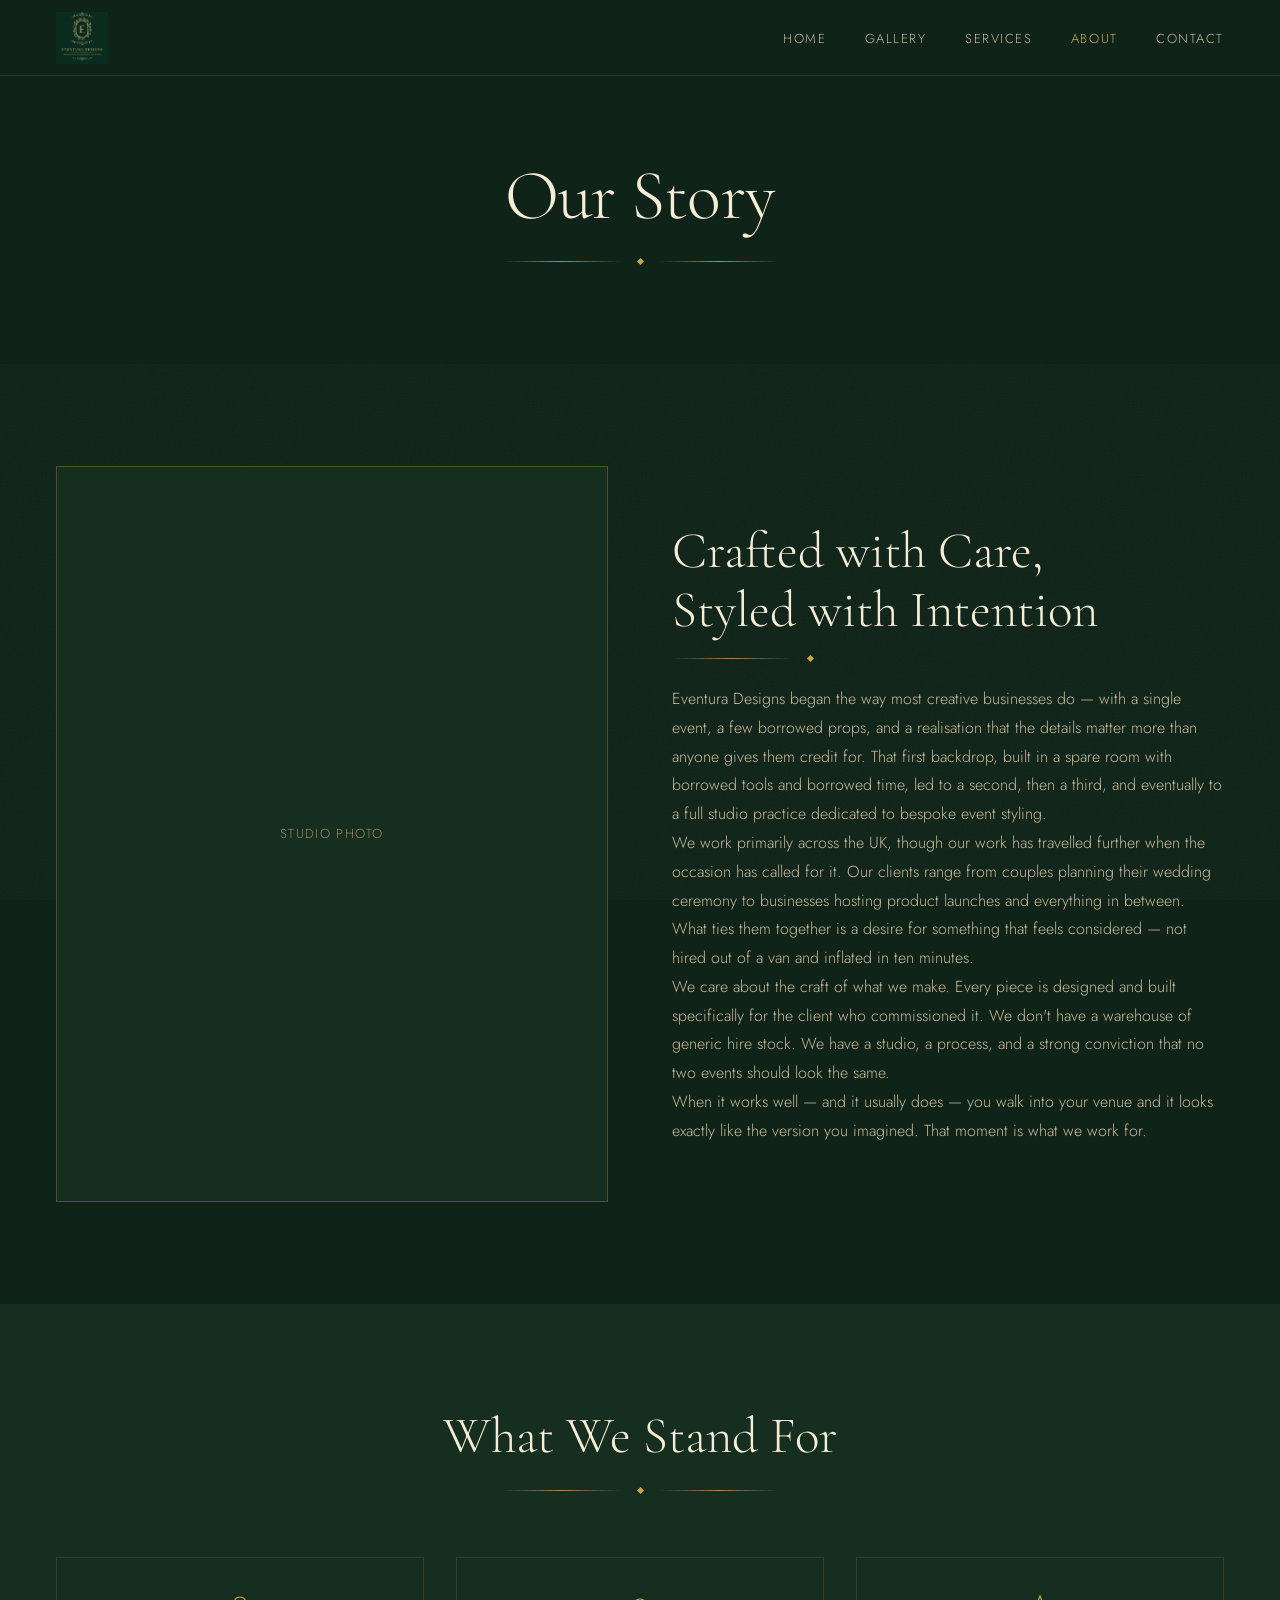
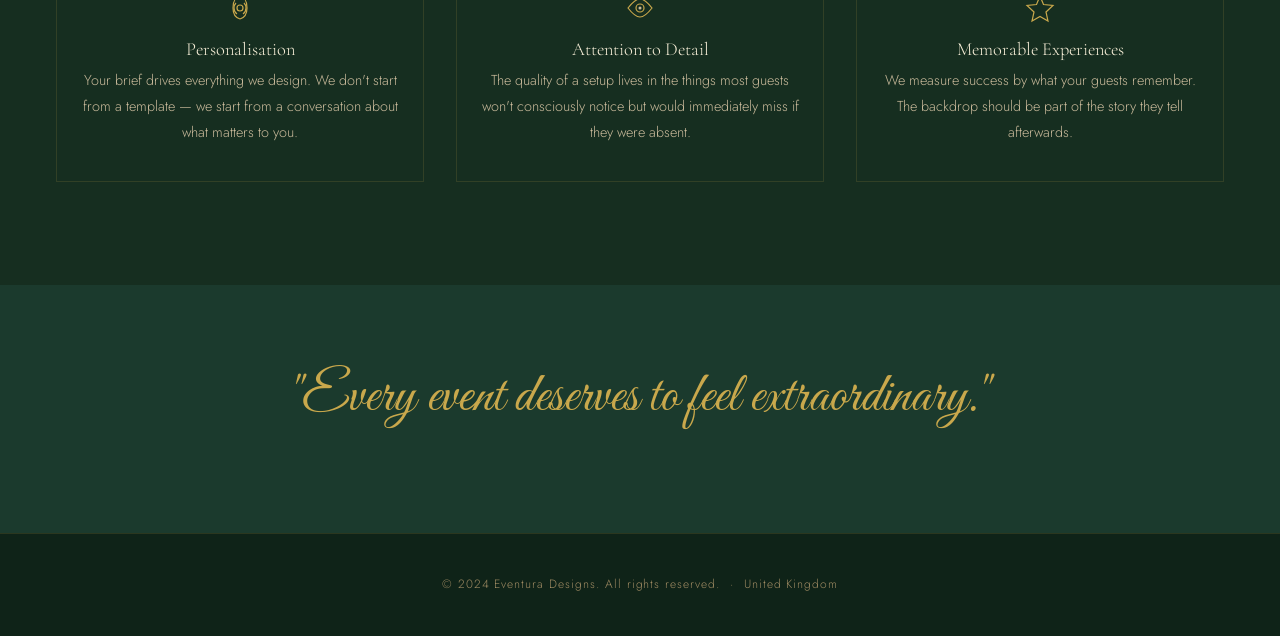
==== about.html @ e711f4c0 "Initial build: complete Eventura Designs static website Five-page pure HTML/CSS/JS site — Home, Gall" ====
<!DOCTYPE html>
<html lang="en-GB">
<head>
  <meta charset="UTF-8" />
  <meta name="viewport" content="width=device-width, initial-scale=1.0" />
  <title>About — Eventura Designs</title>
  <meta name="description" content="Learn the story behind Eventura Designs — a UK-based event styling studio built on personalisation, craft, and a genuine love for beautiful occasions." />
  <link href="https://fonts.googleapis.com/css2?family=Cormorant+Garamond:ital,wght@0,300;0,400;0,600;1,300;1,400&family=Great+Vibes&family=Jost:wght@300;400&display=swap" rel="stylesheet">
  <link rel="stylesheet" href="assets/style.css" />
</head>
<body>

  <!-- ── Navigation ── -->
  <nav class="nav" role="navigation" aria-label="Main navigation">
    <div class="nav__inner">
      <a class="nav__logo" href="index.html" aria-label="Eventura Designs — Home">
        <img src="assets/logo.jpg" alt="Eventura Designs" />
      </a>
      <ul class="nav__links">
        <li><a href="index.html">Home</a></li>
        <li><a href="gallery.html">Gallery</a></li>
        <li><a href="services.html">Services</a></li>
        <li><a href="about.html">About</a></li>
        <li><a href="contact.html">Contact</a></li>
      </ul>
      <button class="nav__burger" aria-label="Open menu" aria-expanded="false">
        <span></span><span></span><span></span>
      </button>
    </div>
  </nav>

  <!-- Mobile nav -->
  <nav class="nav__mobile" aria-label="Mobile navigation">
    <a href="index.html">Home</a>
    <a href="gallery.html">Gallery</a>
    <a href="services.html">Services</a>
    <a href="about.html">About</a>
    <a href="contact.html">Contact</a>
  </nav>

  <!-- ── Page Hero ── -->
  <header class="page-hero">
    <div class="reveal">
      <h1>Our Story</h1>
      <div class="ornament">
        <span class="ornament-line"></span>
        <span class="ornament-diamond"></span>
        <span class="ornament-line"></span>
      </div>
    </div>
  </header>

  <!-- ── Main Story Section ── -->
  <section class="section">
    <div class="container">
      <div class="two-col reveal">
        <div class="img-placeholder img-placeholder--tall">Studio Photo</div>
        <div>
          <h2>Crafted with Care,<br>Styled with Intention</h2>
          <div class="ornament" style="justify-content: flex-start; margin: 1rem 0 1.5rem;">
            <span class="ornament-line"></span>
            <span class="ornament-diamond"></span>
          </div>
          <p>Eventura Designs began the way most creative businesses do — with a single event, a few borrowed props, and a realisation that the details matter more than anyone gives them credit for. That first backdrop, built in a spare room with borrowed tools and borrowed time, led to a second, then a third, and eventually to a full studio practice dedicated to bespoke event styling.</p>
          <p>We work primarily across the UK, though our work has travelled further when the occasion has called for it. Our clients range from couples planning their wedding ceremony to businesses hosting product launches and everything in between. What ties them together is a desire for something that feels considered — not hired out of a van and inflated in ten minutes.</p>
          <p>We care about the craft of what we make. Every piece is designed and built specifically for the client who commissioned it. We don't have a warehouse of generic hire stock. We have a studio, a process, and a strong conviction that no two events should look the same.</p>
          <p>When it works well — and it usually does — you walk into your venue and it looks exactly like the version you imagined. That moment is what we work for.</p>
        </div>
      </div>
    </div>
  </section>

  <!-- ── Values ── -->
  <section class="section section--surface">
    <div class="container">
      <div class="section-header reveal">
        <h2>What We Stand For</h2>
        <div class="ornament">
          <span class="ornament-line"></span>
          <span class="ornament-diamond"></span>
          <span class="ornament-line"></span>
        </div>
      </div>
      <div class="values-grid">

        <div class="value-card reveal reveal-delay-1">
          <div class="value-card__icon">
            <!-- Fingerprint / personalisation icon -->
            <svg viewBox="0 0 30 30" aria-hidden="true">
              <circle cx="15" cy="15" r="3"/>
              <path d="M15 4 Q22 4 22 15 Q22 24 15 26"/>
              <path d="M15 4 Q8 4 8 15 Q8 24 15 26"/>
              <path d="M11 10 Q9 12 9 15 Q9 19 12 21"/>
              <path d="M19 10 Q21 12 21 15 Q21 19 18 21"/>
            </svg>
          </div>
          <h3>Personalisation</h3>
          <p>Your brief drives everything we design. We don't start from a template — we start from a conversation about what matters to you.</p>
        </div>

        <div class="value-card reveal reveal-delay-2">
          <div class="value-card__icon">
            <!-- Eye / detail icon -->
            <svg viewBox="0 0 30 30" aria-hidden="true">
              <path d="M3 15 Q10 6 15 6 Q20 6 27 15 Q20 24 15 24 Q10 24 3 15Z"/>
              <circle cx="15" cy="15" r="4"/>
              <circle cx="15" cy="15" r="1.5" fill="currentColor" stroke="none"/>
            </svg>
          </div>
          <h3>Attention to Detail</h3>
          <p>The quality of a setup lives in the things most guests won't consciously notice but would immediately miss if they were absent.</p>
        </div>

        <div class="value-card reveal reveal-delay-3">
          <div class="value-card__icon">
            <!-- Star / memory icon -->
            <svg viewBox="0 0 30 30" aria-hidden="true">
              <polygon points="15,3 18.5,11.5 28,12.5 21,19 23,28 15,23.5 7,28 9,19 2,12.5 11.5,11.5"/>
            </svg>
          </div>
          <h3>Memorable Experiences</h3>
          <p>We measure success by what your guests remember. The backdrop should be part of the story they tell afterwards.</p>
        </div>

      </div>
    </div>
  </section>

  <!-- ── Pull Quote ── -->
  <section class="pull-quote reveal">
    <span class="accent-script">"Every event deserves to feel extraordinary."</span>
  </section>

  <!-- ── Footer ── -->
  <footer class="footer">
    <p>&copy; 2024 Eventura Designs. All rights reserved. &nbsp;&middot;&nbsp; United Kingdom</p>
  </footer>

  <script src="assets/main.js"></script>
</body>
</html>
---- assets/style.css ----
/* ============================================================
   EVENTURA DESIGNS — SHARED STYLESHEET
   ============================================================ */

/* ── Google Fonts ── */
@import url('https://fonts.googleapis.com/css2?family=Cormorant+Garamond:ital,wght@0,300;0,400;0,600;1,300;1,400&family=Great+Vibes&family=Jost:wght@300;400&display=swap');

/* ── Custom Properties ── */
:root {
  --green-deep:    #0F2318;
  --green-mid:     #1B3A2D;
  --green-surface: #162E20;
  --gold:          #C9A84C;
  --gold-light:    #E2BC6D;
  --gold-muted:    #9E8A62;
  --cream:         #F5EDD6;
  --cream-muted:   #C8B99A;

  --nav-height: 76px;

  --font-display: 'Cormorant Garamond', Georgia, serif;
  --font-body:    'Jost', system-ui, sans-serif;
  --font-accent:  'Great Vibes', cursive;
}

/* ── Reset & Base ── */
*, *::before, *::after {
  box-sizing: border-box;
  margin: 0;
  padding: 0;
}

html {
  scroll-behavior: smooth;
  font-size: 16px;
}

body {
  background-color: var(--green-deep);
  color: var(--cream-muted);
  font-family: var(--font-body);
  font-weight: 300;
  line-height: 1.7;
  min-height: 100vh;
  position: relative;
  overflow-x: hidden;
}

/* ── Grain Texture Overlay ── */
body::before {
  content: '';
  position: fixed;
  inset: 0;
  pointer-events: none;
  z-index: 0;
  opacity: 0.045;
  background-image: url("data:image/svg+xml,%3Csvg xmlns='http://www.w3.org/2000/svg' width='300' height='300'%3E%3Cfilter id='noise'%3E%3CfeTurbulence type='fractalNoise' baseFrequency='0.75' numOctaves='4' stitchTiles='stitch'/%3E%3C/filter%3E%3Crect width='300' height='300' filter='url(%23noise)' opacity='1'/%3E%3C/svg%3E");
  background-size: 300px 300px;
}

/* Everything above the texture */
body > * {
  position: relative;
  z-index: 1;
}

img {
  display: block;
  max-width: 100%;
}

a {
  color: inherit;
  text-decoration: none;
}

ul {
  list-style: none;
}

/* ============================================================
   TYPOGRAPHY
   ============================================================ */

h1, h2, h3 {
  font-family: var(--font-display);
  font-weight: 300;
  color: var(--cream);
  line-height: 1.15;
}

h1 { font-size: clamp(3rem, 7vw, 6rem); letter-spacing: -0.01em; }
h2 { font-size: clamp(2rem, 4vw, 3.2rem); }
h3 { font-size: clamp(1.3rem, 2.5vw, 1.8rem); }

p {
  font-family: var(--font-body);
  font-weight: 300;
  color: var(--cream-muted);
  font-size: 1rem;
  line-height: 1.8;
}

.accent-script {
  font-family: var(--font-accent);
  font-size: clamp(1.6rem, 3vw, 2.4rem);
  color: var(--gold);
  display: block;
  font-weight: 400;
  line-height: 1;
  margin-bottom: 0.4em;
}

/* ============================================================
   NAVIGATION
   ============================================================ */

.nav {
  position: fixed;
  top: 0;
  left: 0;
  right: 0;
  z-index: 1000;
  height: var(--nav-height);
  background: var(--green-deep);
  border-bottom: 1px solid rgba(201, 168, 76, 0.18);
  display: flex;
  align-items: center;
  padding: 0 clamp(1.25rem, 5vw, 3.5rem);
}

.nav__inner {
  width: 100%;
  display: flex;
  align-items: center;
  justify-content: space-between;
}

.nav__logo {
  display: flex;
  align-items: center;
}

.nav__logo img {
  height: 52px;
  width: auto;
  display: block;
}

.nav__links {
  display: flex;
  align-items: center;
  gap: 2.4rem;
}

.nav__links a {
  font-family: var(--font-body);
  font-weight: 300;
  font-size: 13px;
  letter-spacing: 0.12em;
  text-transform: uppercase;
  color: var(--cream-muted);
  transition: color 0.3s ease;
}

.nav__links a:hover,
.nav__links a.active {
  color: var(--gold);
}

/* Hamburger */
.nav__burger {
  display: none;
  flex-direction: column;
  gap: 5px;
  cursor: pointer;
  padding: 6px;
  background: none;
  border: none;
}

.nav__burger span {
  display: block;
  width: 24px;
  height: 1.5px;
  background: var(--cream);
  transition: all 0.3s ease;
  transform-origin: center;
}

.nav__burger.open span:nth-child(1) {
  transform: translateY(6.5px) rotate(45deg);
}
.nav__burger.open span:nth-child(2) {
  opacity: 0;
}
.nav__burger.open span:nth-child(3) {
  transform: translateY(-6.5px) rotate(-45deg);
}

/* Mobile dropdown */
.nav__mobile {
  display: none;
  position: fixed;
  top: var(--nav-height);
  left: 0;
  right: 0;
  background: var(--green-deep);
  border-bottom: 1px solid rgba(201, 168, 76, 0.18);
  padding: 1.5rem clamp(1.25rem, 5vw, 3.5rem);
  flex-direction: column;
  gap: 1.4rem;
  z-index: 999;
}

.nav__mobile.open {
  display: flex;
}

.nav__mobile a {
  font-family: var(--font-body);
  font-weight: 300;
  font-size: 14px;
  letter-spacing: 0.12em;
  text-transform: uppercase;
  color: var(--cream-muted);
  transition: color 0.3s ease;
  padding: 0.3rem 0;
}

.nav__mobile a:hover,
.nav__mobile a.active {
  color: var(--gold);
}

/* ============================================================
   GOLD ORNAMENT DIVIDERS
   ============================================================ */

.ornament {
  display: flex;
  align-items: center;
  justify-content: center;
  gap: 1rem;
  margin: 1.4rem auto;
  width: fit-content;
}

.ornament-line {
  display: block;
  width: clamp(60px, 10vw, 120px);
  height: 1px;
  background: linear-gradient(90deg, transparent, var(--gold-muted), transparent);
}

.ornament-diamond {
  width: 5px;
  height: 5px;
  background: var(--gold);
  transform: rotate(45deg);
  flex-shrink: 0;
}

.ornament-full {
  display: block;
  width: 100%;
  height: 1px;
  background: linear-gradient(90deg, transparent, var(--gold-muted) 30%, var(--gold-muted) 70%, transparent);
  margin: 2.5rem 0;
}

/* ============================================================
   BUTTONS
   ============================================================ */

.btn {
  display: inline-block;
  font-family: var(--font-body);
  font-weight: 300;
  font-size: 13px;
  letter-spacing: 0.14em;
  text-transform: uppercase;
  padding: 0.9em 2.4em;
  border: 1px solid var(--gold);
  color: var(--gold);
  background: transparent;
  cursor: pointer;
  transition: background 0.3s ease, color 0.3s ease;
  text-decoration: none;
}

.btn:hover {
  background: var(--gold);
  color: var(--green-deep);
}

.btn--solid {
  background: var(--gold);
  color: var(--green-deep);
}

.btn--solid:hover {
  background: var(--gold-light);
}

/* ============================================================
   SECTIONS & LAYOUT UTILITIES
   ============================================================ */

.section {
  padding: clamp(4rem, 8vw, 7rem) clamp(1.25rem, 5vw, 3.5rem);
}

.section--surface {
  background: var(--green-surface);
}

.section--mid {
  background: var(--green-mid);
}

.container {
  max-width: 1180px;
  margin: 0 auto;
  width: 100%;
}

.section-header {
  text-align: center;
  margin-bottom: clamp(2.5rem, 5vw, 4rem);
}

.section-header h2 {
  margin-bottom: 0.2em;
}

.two-col {
  display: grid;
  grid-template-columns: 1fr 1fr;
  gap: clamp(2rem, 5vw, 5rem);
  align-items: center;
}

/* ============================================================
   PLACEHOLDER IMAGE BLOCKS
   ============================================================ */

.img-placeholder {
  width: 100%;
  aspect-ratio: 4 / 3;
  background: var(--green-surface);
  border: 1px solid rgba(201, 168, 76, 0.3);
  display: flex;
  align-items: center;
  justify-content: center;
  color: var(--gold-muted);
  font-family: var(--font-body);
  font-size: 13px;
  letter-spacing: 0.1em;
  text-transform: uppercase;
}

.img-placeholder--tall {
  aspect-ratio: 3 / 4;
}

/* ============================================================
   SCROLL ANIMATIONS
   ============================================================ */

.reveal {
  opacity: 0;
  transform: translateY(28px);
  transition: opacity 0.6s ease, transform 0.6s ease;
}

.reveal.visible {
  opacity: 1;
  transform: translateY(0);
}

.reveal-delay-1 { transition-delay: 0.1s; }
.reveal-delay-2 { transition-delay: 0.2s; }
.reveal-delay-3 { transition-delay: 0.3s; }

/* ============================================================
   FOOTER
   ============================================================ */

.footer {
  background: var(--green-deep);
  border-top: 1px solid rgba(201, 168, 76, 0.15);
  padding: 2.5rem clamp(1.25rem, 5vw, 3.5rem);
  text-align: center;
}

.footer p {
  font-size: 12px;
  letter-spacing: 0.08em;
  color: var(--gold-muted);
}

/* ============================================================
   PAGE HERO HEADER (inner pages)
   ============================================================ */

.page-hero {
  padding-top: calc(var(--nav-height) + clamp(3rem, 7vw, 5rem));
  padding-bottom: clamp(3rem, 6vw, 5rem);
  padding-left: clamp(1.25rem, 5vw, 3.5rem);
  padding-right: clamp(1.25rem, 5vw, 3.5rem);
  text-align: center;
  background: var(--green-deep);
}

.page-hero h1 {
  font-size: clamp(2.4rem, 5.5vw, 4.5rem);
  color: var(--cream);
  margin-bottom: 0.3em;
}

.page-hero .intro-line {
  max-width: 580px;
  margin: 0.8rem auto 0;
  font-size: 1rem;
  color: var(--cream-muted);
}

/* ============================================================
   HOME — HERO
   ============================================================ */

.hero {
  min-height: 100vh;
  display: flex;
  align-items: center;
  justify-content: center;
  text-align: center;
  padding: var(--nav-height) clamp(1.25rem, 5vw, 3.5rem) 0;
  background:
    radial-gradient(ellipse at 20% 80%, rgba(15, 35, 24, 0.9) 0%, transparent 60%),
    radial-gradient(ellipse at 80% 20%, rgba(15, 35, 24, 0.85) 0%, transparent 55%),
    linear-gradient(160deg, var(--green-deep) 0%, var(--green-mid) 50%, var(--green-deep) 100%);
  position: relative;
}

.hero::after {
  content: '';
  position: absolute;
  inset: 0;
  background: radial-gradient(ellipse at 50% 50%, transparent 35%, rgba(10, 20, 15, 0.55) 100%);
  pointer-events: none;
}

.hero__content {
  position: relative;
  z-index: 1;
  max-width: 820px;
}

.hero__title {
  font-size: clamp(3.5rem, 8vw, 6.5rem);
  font-weight: 300;
  color: var(--cream);
  letter-spacing: 0.02em;
  margin-bottom: 0.3em;
}

.hero__tagline {
  font-family: var(--font-body);
  font-weight: 300;
  font-size: clamp(0.95rem, 1.8vw, 1.15rem);
  color: var(--cream-muted);
  letter-spacing: 0.06em;
  margin-bottom: 2.5rem;
}

/* ============================================================
   HOME — INTRO SECTION
   ============================================================ */

.intro-section .intro-text p + p {
  margin-top: 1.2rem;
}

.intro-section .intro-link {
  display: inline-block;
  margin-top: 1.8rem;
  font-size: 13px;
  letter-spacing: 0.1em;
  text-transform: uppercase;
  color: var(--gold);
  border-bottom: 1px solid rgba(201, 168, 76, 0.35);
  padding-bottom: 2px;
  transition: border-color 0.3s ease, color 0.3s ease;
}

.intro-section .intro-link:hover {
  color: var(--gold-light);
  border-color: var(--gold);
}

/* ============================================================
   HOME — SERVICES TEASER
   ============================================================ */

.services-teaser__grid {
  display: grid;
  grid-template-columns: repeat(3, 1fr);
  gap: 2.5rem;
  margin-bottom: 3rem;
}

.service-card {
  text-align: center;
  padding: 2.5rem 1.5rem;
  border: 1px solid rgba(201, 168, 76, 0.15);
  background: var(--green-surface);
  transition: border-color 0.3s ease, transform 0.3s ease;
}

.service-card:hover {
  border-color: rgba(201, 168, 76, 0.45);
  transform: translateY(-4px);
}

.service-card__icon {
  display: flex;
  justify-content: center;
  margin-bottom: 1.2rem;
}

.service-card__icon svg {
  width: 36px;
  height: 36px;
  stroke: var(--gold);
  fill: none;
  stroke-width: 1.2;
}

.service-card h3 {
  font-size: 1.3rem;
  color: var(--cream);
  margin-bottom: 0.5rem;
}

.service-card p {
  font-size: 0.9rem;
  color: var(--cream-muted);
}

.services-teaser__cta {
  text-align: center;
}

/* ============================================================
   HOME — INSTAGRAM CTA
   ============================================================ */

.insta-cta {
  text-align: center;
  padding: clamp(4rem, 8vw, 7rem) clamp(1.25rem, 5vw, 3.5rem);
  background: var(--green-mid);
  border-top: 1px solid rgba(201, 168, 76, 0.12);
  border-bottom: 1px solid rgba(201, 168, 76, 0.12);
}

.insta-cta .accent-script {
  font-size: clamp(2.2rem, 4vw, 3.2rem);
  margin-bottom: 0.6rem;
}

.insta-cta .handle {
  font-family: var(--font-body);
  font-weight: 300;
  font-size: 1rem;
  letter-spacing: 0.1em;
  color: var(--cream-muted);
  margin-bottom: 2rem;
}

/* ============================================================
   GALLERY
   ============================================================ */

.gallery-grid {
  display: grid;
  grid-template-columns: repeat(3, 1fr);
  gap: 1.4rem;
  margin-bottom: 3.5rem;
}

.gallery-tile {
  position: relative;
  overflow: hidden;
  cursor: pointer;
  border: 1px solid rgba(201, 168, 76, 0.2);
}

.gallery-tile .tile-inner {
  width: 100%;
  aspect-ratio: 4 / 3;
  background: var(--green-surface);
  display: flex;
  align-items: center;
  justify-content: center;
  transition: transform 0.5s ease;
}

.gallery-tile:hover .tile-inner {
  transform: scale(1.03);
}

.gallery-tile__overlay {
  position: absolute;
  inset: 0;
  background: rgba(201, 168, 76, 0.13);
  display: flex;
  align-items: flex-end;
  padding: 1.2rem;
  opacity: 0;
  transition: opacity 0.35s ease;
}

.gallery-tile:hover .gallery-tile__overlay {
  opacity: 1;
}

.gallery-tile__label {
  font-family: var(--font-body);
  font-size: 11px;
  letter-spacing: 0.12em;
  text-transform: uppercase;
  color: var(--cream);
  background: rgba(15, 35, 24, 0.85);
  padding: 0.4em 0.8em;
  backdrop-filter: blur(4px);
}

.gallery-tile .tile-default-label {
  font-family: var(--font-body);
  font-size: 11px;
  letter-spacing: 0.1em;
  text-transform: uppercase;
  color: var(--gold-muted);
}

.gallery-cta {
  text-align: center;
}

/* ============================================================
   SERVICES PAGE
   ============================================================ */

.service-listing {
  padding: 2.5rem 0;
}

.service-listing h3 {
  color: var(--cream);
  margin-bottom: 0.8rem;
  font-size: clamp(1.3rem, 2.2vw, 1.7rem);
  font-weight: 400;
}

.service-listing p {
  max-width: 680px;
}

.how-it-works {
  display: grid;
  grid-template-columns: repeat(3, 1fr);
  gap: 2rem;
  margin-top: 2rem;
}

.step {
  text-align: center;
  padding: 2rem 1.5rem;
}

.step__number {
  font-family: var(--font-display);
  font-size: 5rem;
  font-weight: 300;
  color: var(--gold);
  opacity: 0.5;
  line-height: 1;
  margin-bottom: 0.5rem;
}

.step h3 {
  color: var(--cream);
  font-size: 1.2rem;
  margin-bottom: 0.5rem;
}

.step p {
  font-size: 0.9rem;
}

/* ============================================================
   ABOUT PAGE
   ============================================================ */

.values-grid {
  display: grid;
  grid-template-columns: repeat(3, 1fr);
  gap: 2rem;
  margin-top: 2rem;
}

.value-card {
  text-align: center;
  padding: 2.2rem 1.5rem;
  border: 1px solid rgba(201, 168, 76, 0.15);
}

.value-card__icon {
  display: flex;
  justify-content: center;
  margin-bottom: 1rem;
}

.value-card__icon svg {
  width: 30px;
  height: 30px;
  stroke: var(--gold);
  fill: none;
  stroke-width: 1.2;
}

.value-card h3 {
  font-size: 1.15rem;
  color: var(--cream);
  margin-bottom: 0.5rem;
}

.value-card p {
  font-size: 0.9rem;
}

.pull-quote {
  text-align: center;
  padding: clamp(3rem, 6vw, 5rem) clamp(1.25rem, 5vw, 3.5rem);
  background: var(--green-mid);
}

.pull-quote .accent-script {
  font-size: clamp(2.2rem, 4.5vw, 3.5rem);
  line-height: 1.3;
}

/* ============================================================
   CONTACT PAGE
   ============================================================ */

.contact-grid {
  display: grid;
  grid-template-columns: 1fr 1fr;
  gap: clamp(2rem, 5vw, 5rem);
  align-items: start;
}

.enquiry-form {
  display: flex;
  flex-direction: column;
  gap: 1.2rem;
}

.form-group {
  display: flex;
  flex-direction: column;
  gap: 0.4rem;
}

.form-group label {
  font-family: var(--font-body);
  font-size: 11px;
  letter-spacing: 0.12em;
  text-transform: uppercase;
  color: var(--gold-muted);
}

.form-group input,
.form-group select,
.form-group textarea {
  background: var(--green-surface);
  border: 1px solid rgba(201, 168, 76, 0.28);
  color: var(--cream);
  font-family: var(--font-body);
  font-weight: 300;
  font-size: 0.95rem;
  padding: 0.75em 1em;
  outline: none;
  transition: border-color 0.3s ease, box-shadow 0.3s ease;
  width: 100%;
  -webkit-appearance: none;
  appearance: none;
}

.form-group select {
  background-image: url("data:image/svg+xml,%3Csvg xmlns='http://www.w3.org/2000/svg' viewBox='0 0 12 8'%3E%3Cpath d='M1 1l5 5 5-5' stroke='%239E8A62' stroke-width='1.2' fill='none' stroke-linecap='round'/%3E%3C/svg%3E");
  background-repeat: no-repeat;
  background-position: right 1em center;
  background-size: 12px;
  padding-right: 2.5em;
}

.form-group select option {
  background: var(--green-deep);
  color: var(--cream);
}

.form-group input:focus,
.form-group select:focus,
.form-group textarea:focus {
  border-color: var(--gold);
  box-shadow: 0 0 0 1px rgba(201, 168, 76, 0.25);
}

.form-group textarea {
  min-height: 140px;
  resize: vertical;
}

.form-group input[type="date"]::-webkit-calendar-picker-indicator {
  filter: invert(0.7) sepia(1) saturate(0.6) hue-rotate(10deg);
  opacity: 0.7;
  cursor: pointer;
}

.form-success {
  display: none;
  font-family: var(--font-body);
  font-size: 0.95rem;
  color: var(--gold-light);
  background: rgba(201, 168, 76, 0.08);
  border: 1px solid rgba(201, 168, 76, 0.25);
  padding: 0.9em 1.2em;
  margin-top: 0.5rem;
  letter-spacing: 0.03em;
}

.form-success.visible {
  display: block;
}

.insta-block {
  padding: 2.5rem;
  border: 1px solid rgba(201, 168, 76, 0.15);
  background: var(--green-surface);
  text-align: center;
}

.insta-block__icon {
  margin: 0 auto 1.2rem;
}

.insta-block__icon svg {
  width: 48px;
  height: 48px;
  stroke: var(--gold);
  fill: none;
  stroke-width: 1.2;
}

.insta-block h3 {
  color: var(--cream);
  margin-bottom: 0.5rem;
  font-size: 1.4rem;
}

.insta-block .handle {
  font-size: 0.9rem;
  letter-spacing: 0.08em;
  color: var(--gold-muted);
  margin-bottom: 1.8rem;
}

/* ============================================================
   RESPONSIVE
   ============================================================ */

@media (max-width: 900px) {
  .nav__links {
    display: none;
  }

  .nav__burger {
    display: flex;
  }

  .nav__logo img {
    height: 40px;
  }

  .two-col {
    grid-template-columns: 1fr;
  }

  .two-col .img-placeholder {
    aspect-ratio: 16 / 9;
  }

  .services-teaser__grid {
    grid-template-columns: 1fr;
    gap: 1.2rem;
  }

  .gallery-grid {
    grid-template-columns: repeat(2, 1fr);
  }

  .how-it-works {
    grid-template-columns: 1fr;
  }

  .values-grid {
    grid-template-columns: 1fr;
    gap: 1.2rem;
  }

  .contact-grid {
    grid-template-columns: 1fr;
  }
}

@media (max-width: 560px) {
  .gallery-grid {
    grid-template-columns: 1fr;
  }

  .hero__title {
    font-size: clamp(2.6rem, 11vw, 4rem);
  }
}
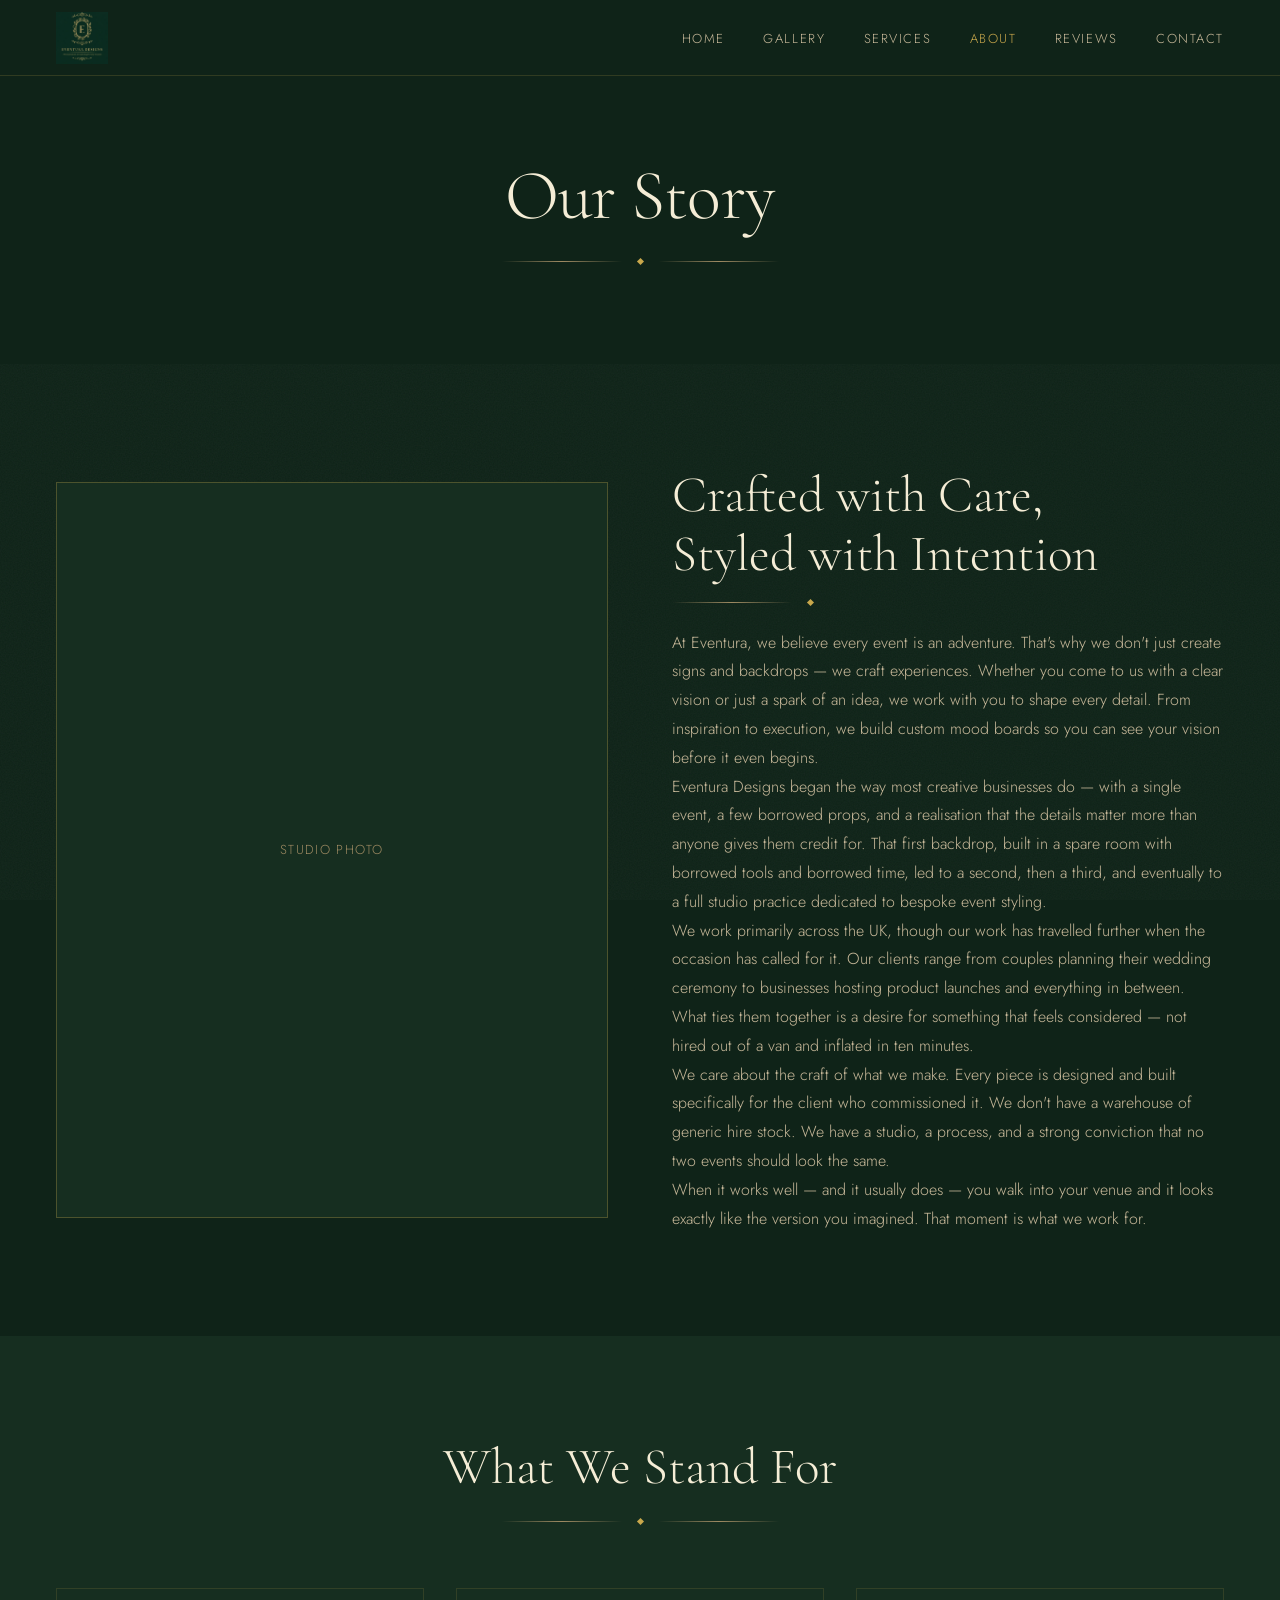
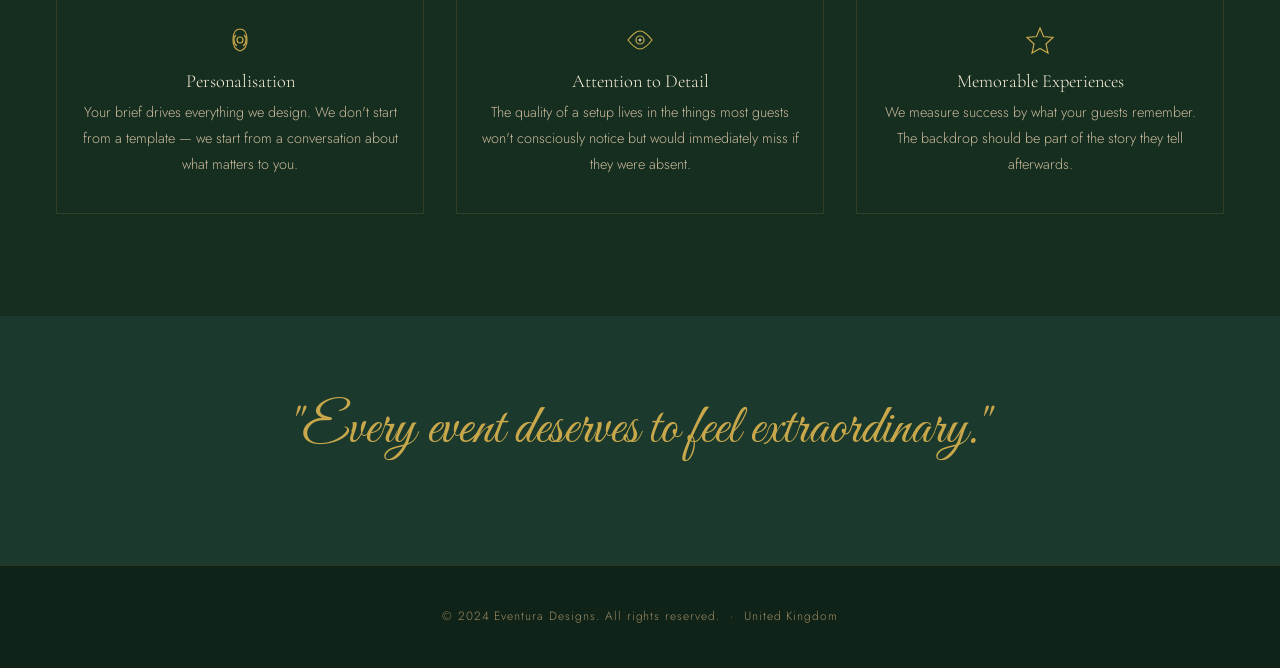
==== commit 79506985: "Add Reviews page, favicon, Book Now button, brand copy, balloon & signage updates" ====
--- a/about.html
+++ b/about.html
@@ -5,6 +5,7 @@
   <meta name="viewport" content="width=device-width, initial-scale=1.0" />
   <title>About — Eventura Designs</title>
   <meta name="description" content="Learn the story behind Eventura Designs — a UK-based event styling studio built on personalisation, craft, and a genuine love for beautiful occasions." />
+  <link rel="icon" href="assets/logo.jpg" type="image/jpeg" />
   <link href="https://fonts.googleapis.com/css2?family=Cormorant+Garamond:ital,wght@0,300;0,400;0,600;1,300;1,400&family=Great+Vibes&family=Jost:wght@300;400&display=swap" rel="stylesheet">
   <link rel="stylesheet" href="assets/style.css" />
 </head>
@@ -21,6 +22,7 @@
         <li><a href="gallery.html">Gallery</a></li>
         <li><a href="services.html">Services</a></li>
         <li><a href="about.html">About</a></li>
+        <li><a href="reviews.html">Reviews</a></li>
         <li><a href="contact.html">Contact</a></li>
       </ul>
       <button class="nav__burger" aria-label="Open menu" aria-expanded="false">
@@ -35,6 +37,7 @@
     <a href="gallery.html">Gallery</a>
     <a href="services.html">Services</a>
     <a href="about.html">About</a>
+    <a href="reviews.html">Reviews</a>
     <a href="contact.html">Contact</a>
   </nav>
 
@@ -61,6 +64,7 @@
             <span class="ornament-line"></span>
             <span class="ornament-diamond"></span>
           </div>
+          <p>At Eventura, we believe every event is an adventure. That's why we don't just create signs and backdrops — we craft experiences. Whether you come to us with a clear vision or just a spark of an idea, we work with you to shape every detail. From inspiration to execution, we build custom mood boards so you can see your vision before it even begins.</p>
           <p>Eventura Designs began the way most creative businesses do — with a single event, a few borrowed props, and a realisation that the details matter more than anyone gives them credit for. That first backdrop, built in a spare room with borrowed tools and borrowed time, led to a second, then a third, and eventually to a full studio practice dedicated to bespoke event styling.</p>
           <p>We work primarily across the UK, though our work has travelled further when the occasion has called for it. Our clients range from couples planning their wedding ceremony to businesses hosting product launches and everything in between. What ties them together is a desire for something that feels considered — not hired out of a van and inflated in ten minutes.</p>
           <p>We care about the craft of what we make. Every piece is designed and built specifically for the client who commissioned it. We don't have a warehouse of generic hire stock. We have a studio, a process, and a strong conviction that no two events should look the same.</p>
--- a/assets/style.css
+++ b/assets/style.css
@@ -427,6 +427,124 @@
 }
 
 /* ============================================================
+   HERO CTA GROUP
+   ============================================================ */
+
+.hero__ctas {
+  display: flex;
+  gap: 1rem;
+  justify-content: center;
+  flex-wrap: wrap;
+}
+
+/* ============================================================
+   HOME — BRAND STORY STRIP
+   ============================================================ */
+
+.brand-story {
+  padding-top: clamp(2.5rem, 5vw, 4rem);
+  padding-bottom: clamp(2.5rem, 5vw, 4rem);
+}
+
+.brand-story__inner {
+  max-width: 760px;
+  margin: 0 auto;
+  text-align: center;
+}
+
+.brand-story__lead {
+  font-family: var(--font-display);
+  font-size: clamp(1.1rem, 2vw, 1.35rem);
+  font-weight: 300;
+  font-style: italic;
+  color: var(--cream-muted);
+  line-height: 1.8;
+  border-left: 2px solid var(--gold-muted);
+  padding-left: 1.5rem;
+  text-align: left;
+  margin-top: 0.5rem;
+}
+
+/* ============================================================
+   REVIEWS PAGE
+   ============================================================ */
+
+.reviews-grid {
+  display: grid;
+  grid-template-columns: repeat(2, 1fr);
+  gap: 2rem;
+  margin-bottom: 3.5rem;
+}
+
+.review-card {
+  padding: 2.2rem 2rem;
+  border: 1px solid rgba(201, 168, 76, 0.15);
+  background: var(--green-surface);
+  position: relative;
+}
+
+.review-card__quote-mark {
+  font-family: var(--font-display);
+  font-size: 5rem;
+  line-height: 0.6;
+  color: var(--gold);
+  opacity: 0.25;
+  display: block;
+  margin-bottom: 1rem;
+  font-weight: 300;
+}
+
+.review-card__body {
+  font-family: var(--font-display);
+  font-size: 1.05rem;
+  font-style: italic;
+  font-weight: 300;
+  color: var(--cream-muted);
+  line-height: 1.75;
+  margin-bottom: 1.5rem;
+}
+
+.review-card__author {
+  display: flex;
+  flex-direction: column;
+  gap: 0.15rem;
+}
+
+.review-card__name {
+  font-family: var(--font-body);
+  font-size: 13px;
+  letter-spacing: 0.1em;
+  text-transform: uppercase;
+  color: var(--gold);
+}
+
+.review-card__event {
+  font-family: var(--font-body);
+  font-size: 12px;
+  color: var(--gold-muted);
+  letter-spacing: 0.06em;
+}
+
+.review-stars {
+  display: flex;
+  gap: 3px;
+  margin-bottom: 0.8rem;
+}
+
+.review-stars svg {
+  width: 14px;
+  height: 14px;
+  fill: var(--gold);
+  stroke: none;
+}
+
+@media (max-width: 700px) {
+  .reviews-grid {
+    grid-template-columns: 1fr;
+  }
+}
+
+/* ============================================================
    HOME — HERO
    ============================================================ */
 
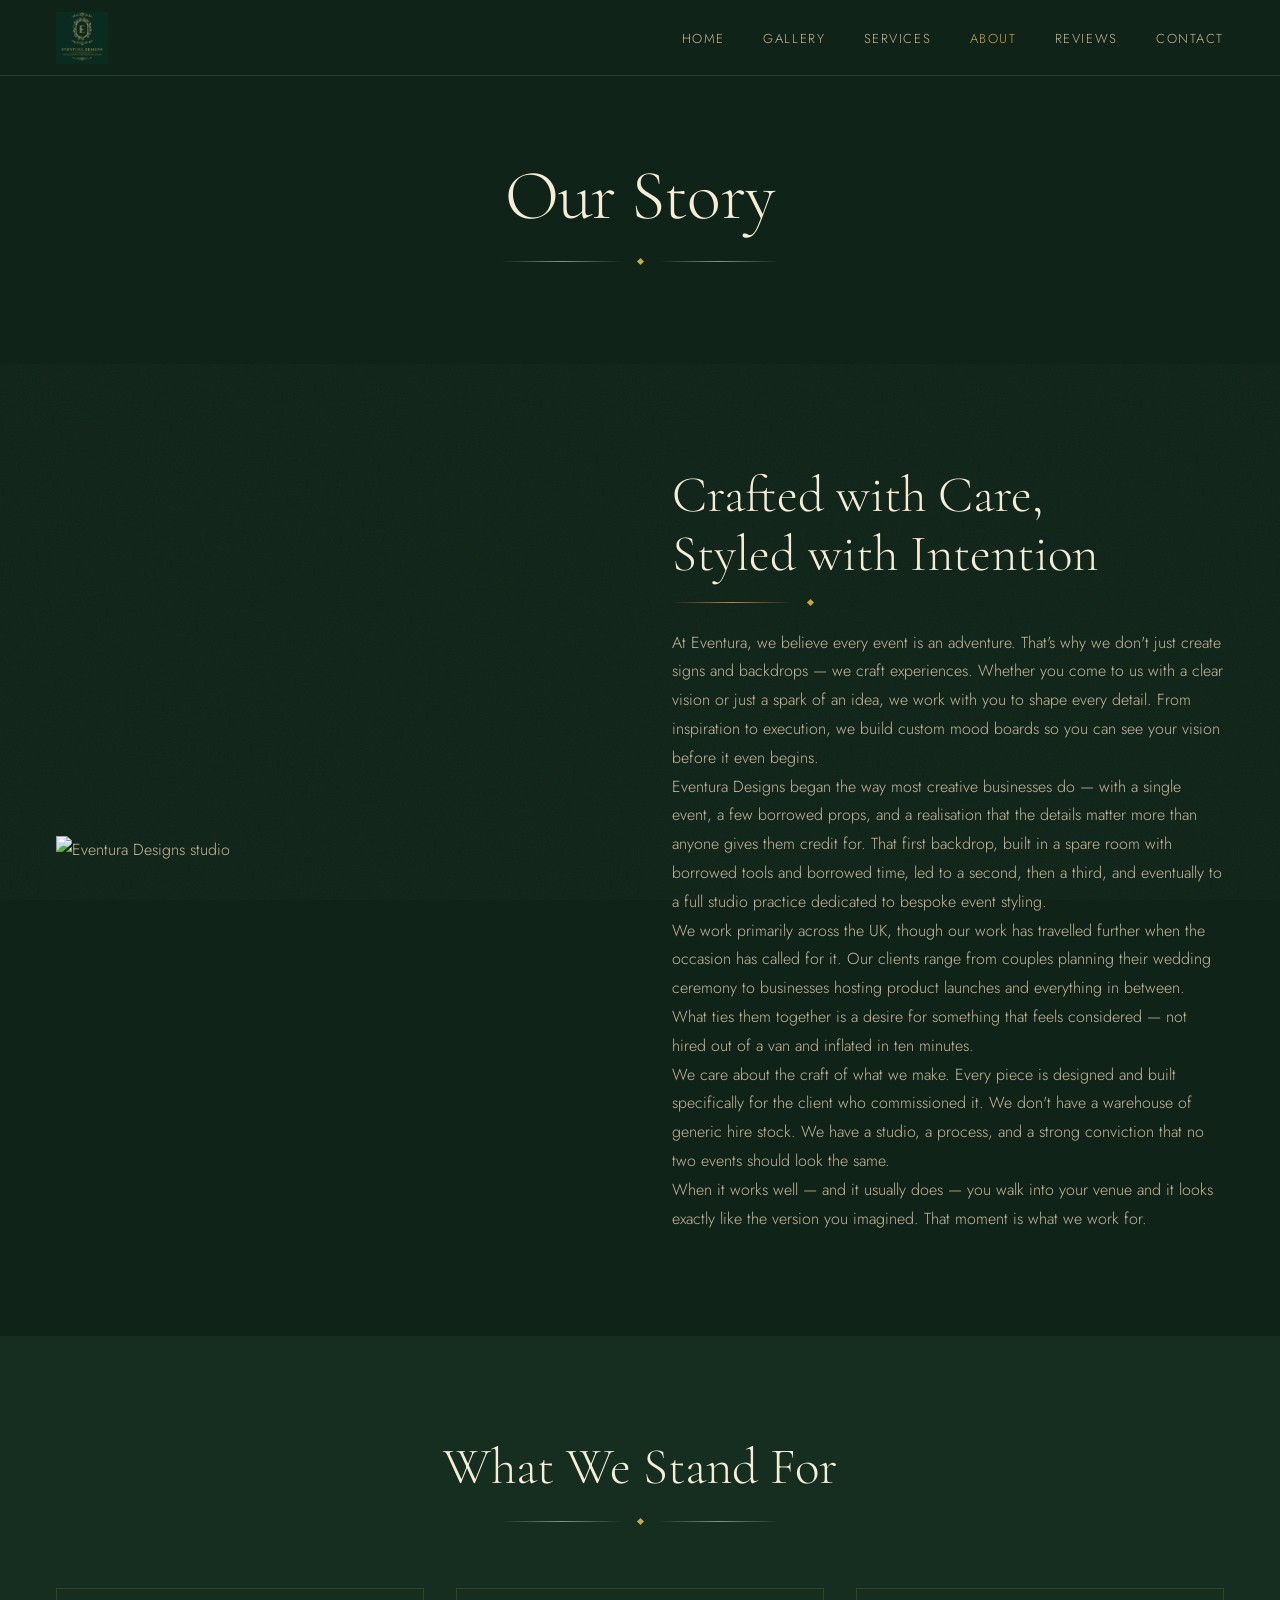
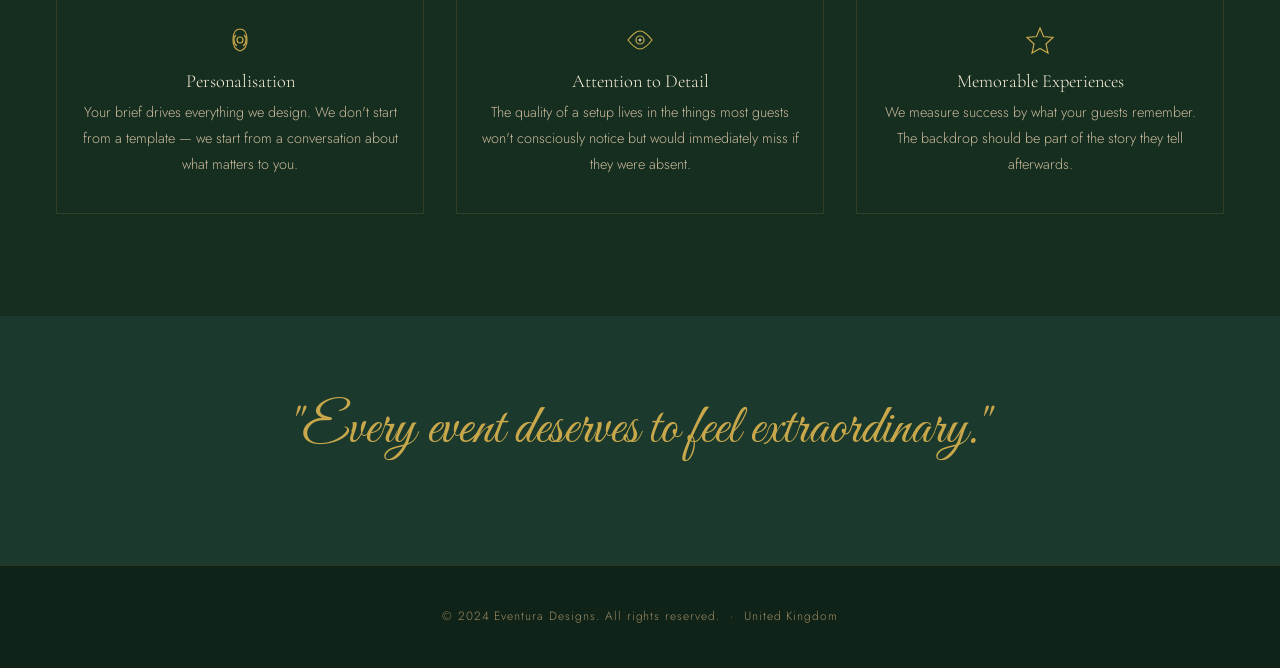
==== commit add7d21f: "Replace placeholder with decoration.jpg image in about page" ====
--- a/about.html
+++ b/about.html
@@ -57,7 +57,7 @@
   <section class="section">
     <div class="container">
       <div class="two-col reveal">
-        <div class="img-placeholder img-placeholder--tall">Studio Photo</div>
+        <img src="assets/decoration.jpg" alt="Eventura Designs studio" />
         <div>
           <h2>Crafted with Care,<br>Styled with Intention</h2>
           <div class="ornament" style="justify-content: flex-start; margin: 1rem 0 1.5rem;">
--- a/assets/style.css
+++ b/assets/style.css
@@ -474,6 +474,9 @@
   grid-template-columns: repeat(2, 1fr);
   gap: 2rem;
   margin-bottom: 3.5rem;
+  max-width: 860px;
+  margin-left: auto;
+  margin-right: auto;
 }
 
 .review-card {
@@ -547,6 +550,15 @@
 /* ============================================================
    HOME — HERO
    ============================================================ */
+
+.hero__logo {
+  width: clamp(120px, 18vw, 200px);
+  height: auto;
+  margin: 0 auto 1.6rem;
+  display: block;
+  border-radius: 4px;
+  box-shadow: 0 0 40px rgba(201, 168, 76, 0.12);
+}
 
 .hero {
   min-height: 100vh;
@@ -723,11 +735,22 @@
   align-items: center;
   justify-content: center;
   transition: transform 0.5s ease;
-}
-
-.gallery-tile:hover .tile-inner {
+  overflow: hidden;
+}
+
+.gallery-tile .tile-inner img {
+  width: 100%;
+  height: 100%;
+  object-fit: cover;
+  display: block;
+  transition: transform 0.5s ease;
+}
+
+.gallery-tile:hover .tile-inner img {
   transform: scale(1.03);
 }
+
+/* image handles the hover scale */
 
 .gallery-tile__overlay {
   position: absolute;
@@ -786,6 +809,55 @@
   max-width: 680px;
 }
 
+/* Two-column service listing with image */
+.service-listing--media {
+  display: grid;
+  grid-template-columns: 340px 1fr;
+  gap: clamp(2rem, 4vw, 4rem);
+  align-items: center;
+  padding: 2rem 0;
+}
+
+.service-listing--media-reverse {
+  grid-template-columns: 1fr 340px;
+}
+
+.service-listing--media-reverse .service-listing__img {
+  order: 2;
+}
+
+.service-listing--media-reverse .service-listing__body {
+  order: 1;
+}
+
+.service-listing__img {
+  width: 100%;
+  aspect-ratio: 4 / 3;
+  object-fit: cover;
+  border: 1px solid rgba(201, 168, 76, 0.2);
+  display: block;
+}
+
+.service-listing__body h3 {
+  margin-bottom: 0.8rem;
+}
+
+.service-listing__body p {
+  max-width: 100%;
+}
+
+@media (max-width: 780px) {
+  .service-listing--media,
+  .service-listing--media-reverse {
+    grid-template-columns: 1fr;
+  }
+
+  .service-listing--media-reverse .service-listing__img,
+  .service-listing--media-reverse .service-listing__body {
+    order: unset;
+  }
+}
+
 .how-it-works {
   display: grid;
   grid-template-columns: repeat(3, 1fr);
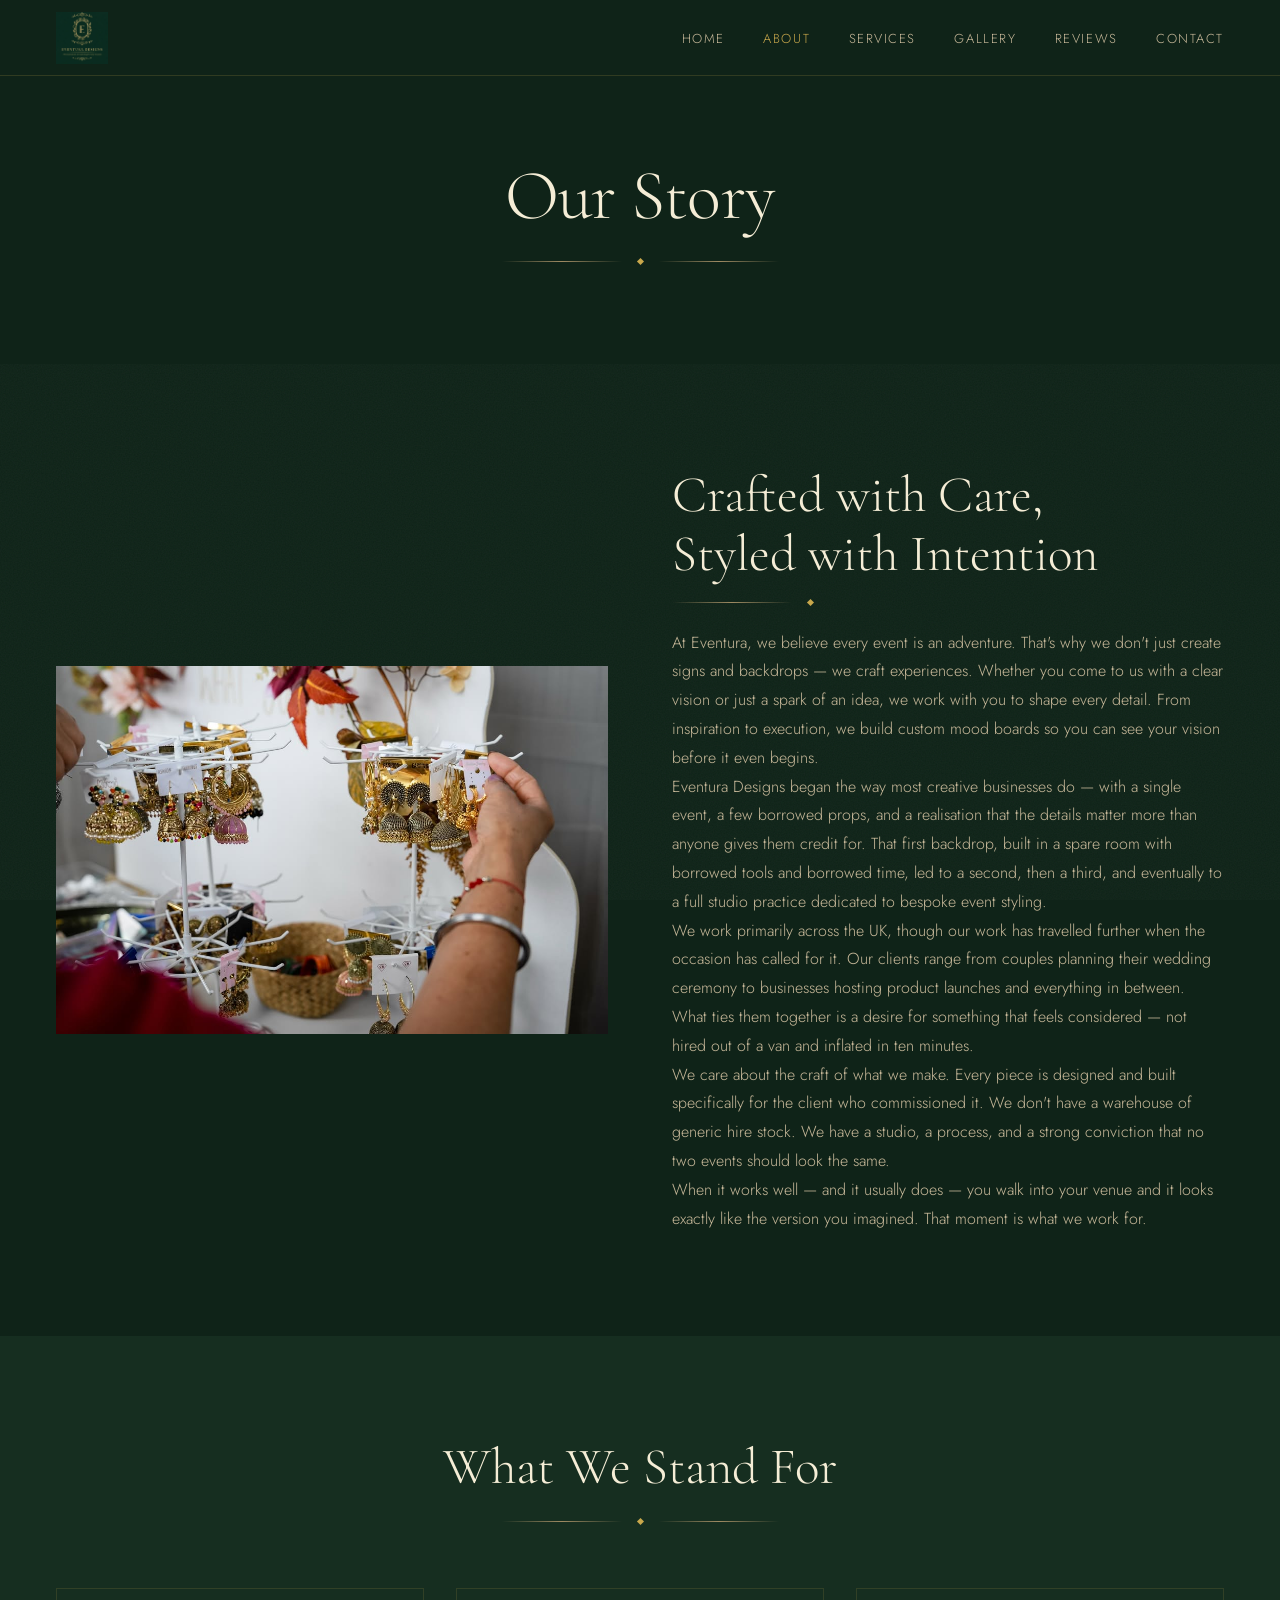
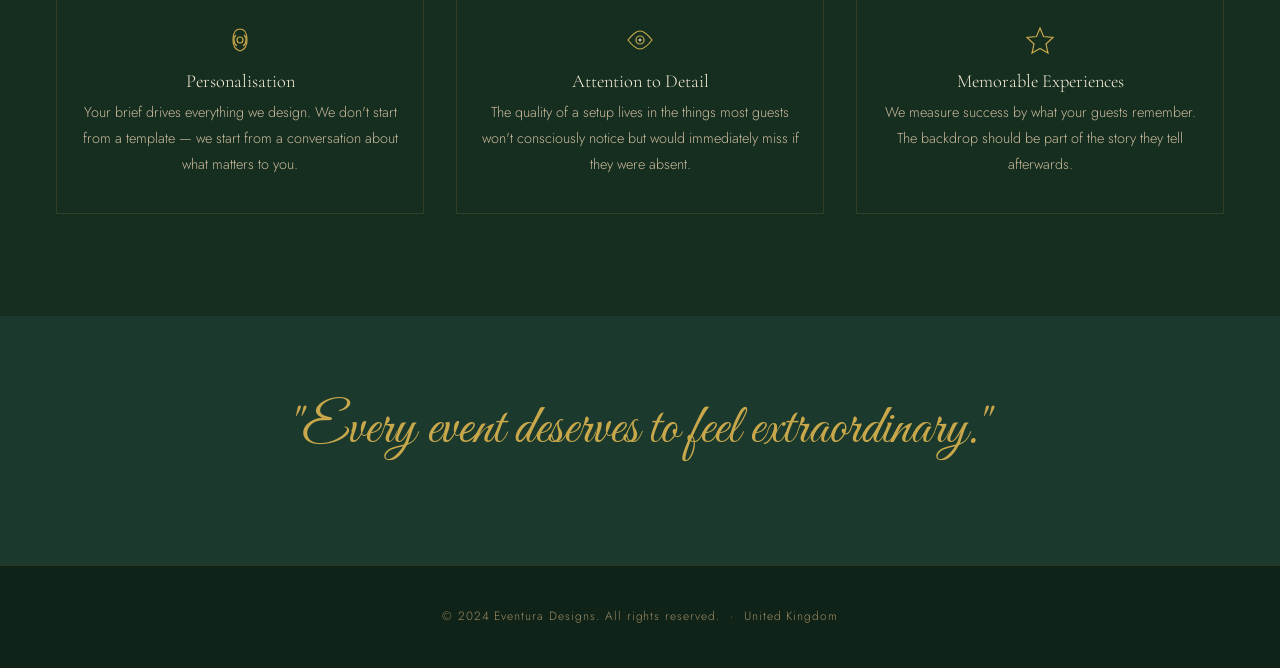
==== commit 0a809706: "Reorder navigation menu: Home -> About -> Services -> Gallery -> Reviews -> Contact" ====
--- a/about.html
+++ b/about.html
@@ -19,9 +19,9 @@
       </a>
       <ul class="nav__links">
         <li><a href="index.html">Home</a></li>
+        <li><a href="about.html">About</a></li>
+        <li><a href="services.html">Services</a></li>
         <li><a href="gallery.html">Gallery</a></li>
-        <li><a href="services.html">Services</a></li>
-        <li><a href="about.html">About</a></li>
         <li><a href="reviews.html">Reviews</a></li>
         <li><a href="contact.html">Contact</a></li>
       </ul>
@@ -34,9 +34,9 @@
   <!-- Mobile nav -->
   <nav class="nav__mobile" aria-label="Mobile navigation">
     <a href="index.html">Home</a>
+    <a href="about.html">About</a>
+    <a href="services.html">Services</a>
     <a href="gallery.html">Gallery</a>
-    <a href="services.html">Services</a>
-    <a href="about.html">About</a>
     <a href="reviews.html">Reviews</a>
     <a href="contact.html">Contact</a>
   </nav>
@@ -57,7 +57,7 @@
   <section class="section">
     <div class="container">
       <div class="two-col reveal">
-        <img src="assets/decoration.jpg" alt="Eventura Designs studio" />
+        <img src="assets/images/decoration.jpg" alt="Eventura Designs studio" />
         <div>
           <h2>Crafted with Care,<br>Styled with Intention</h2>
           <div class="ornament" style="justify-content: flex-start; margin: 1rem 0 1.5rem;">
